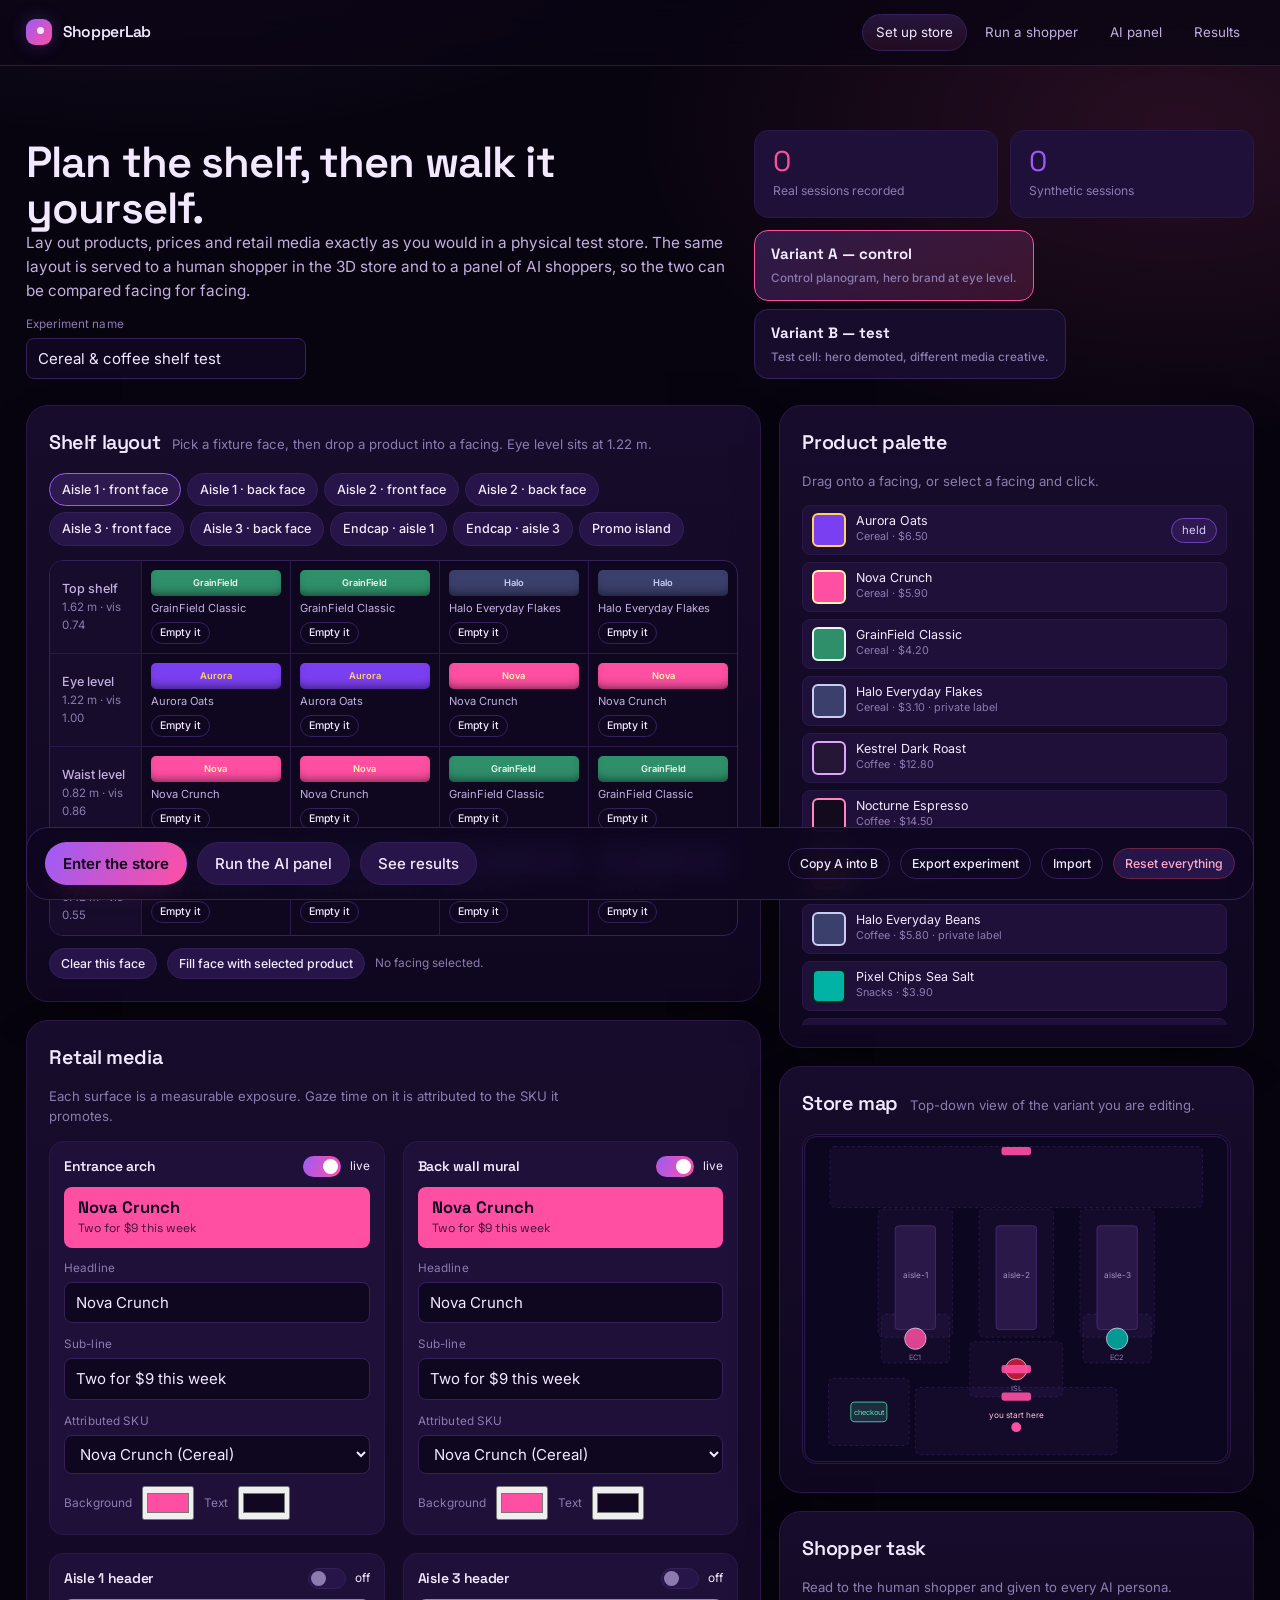
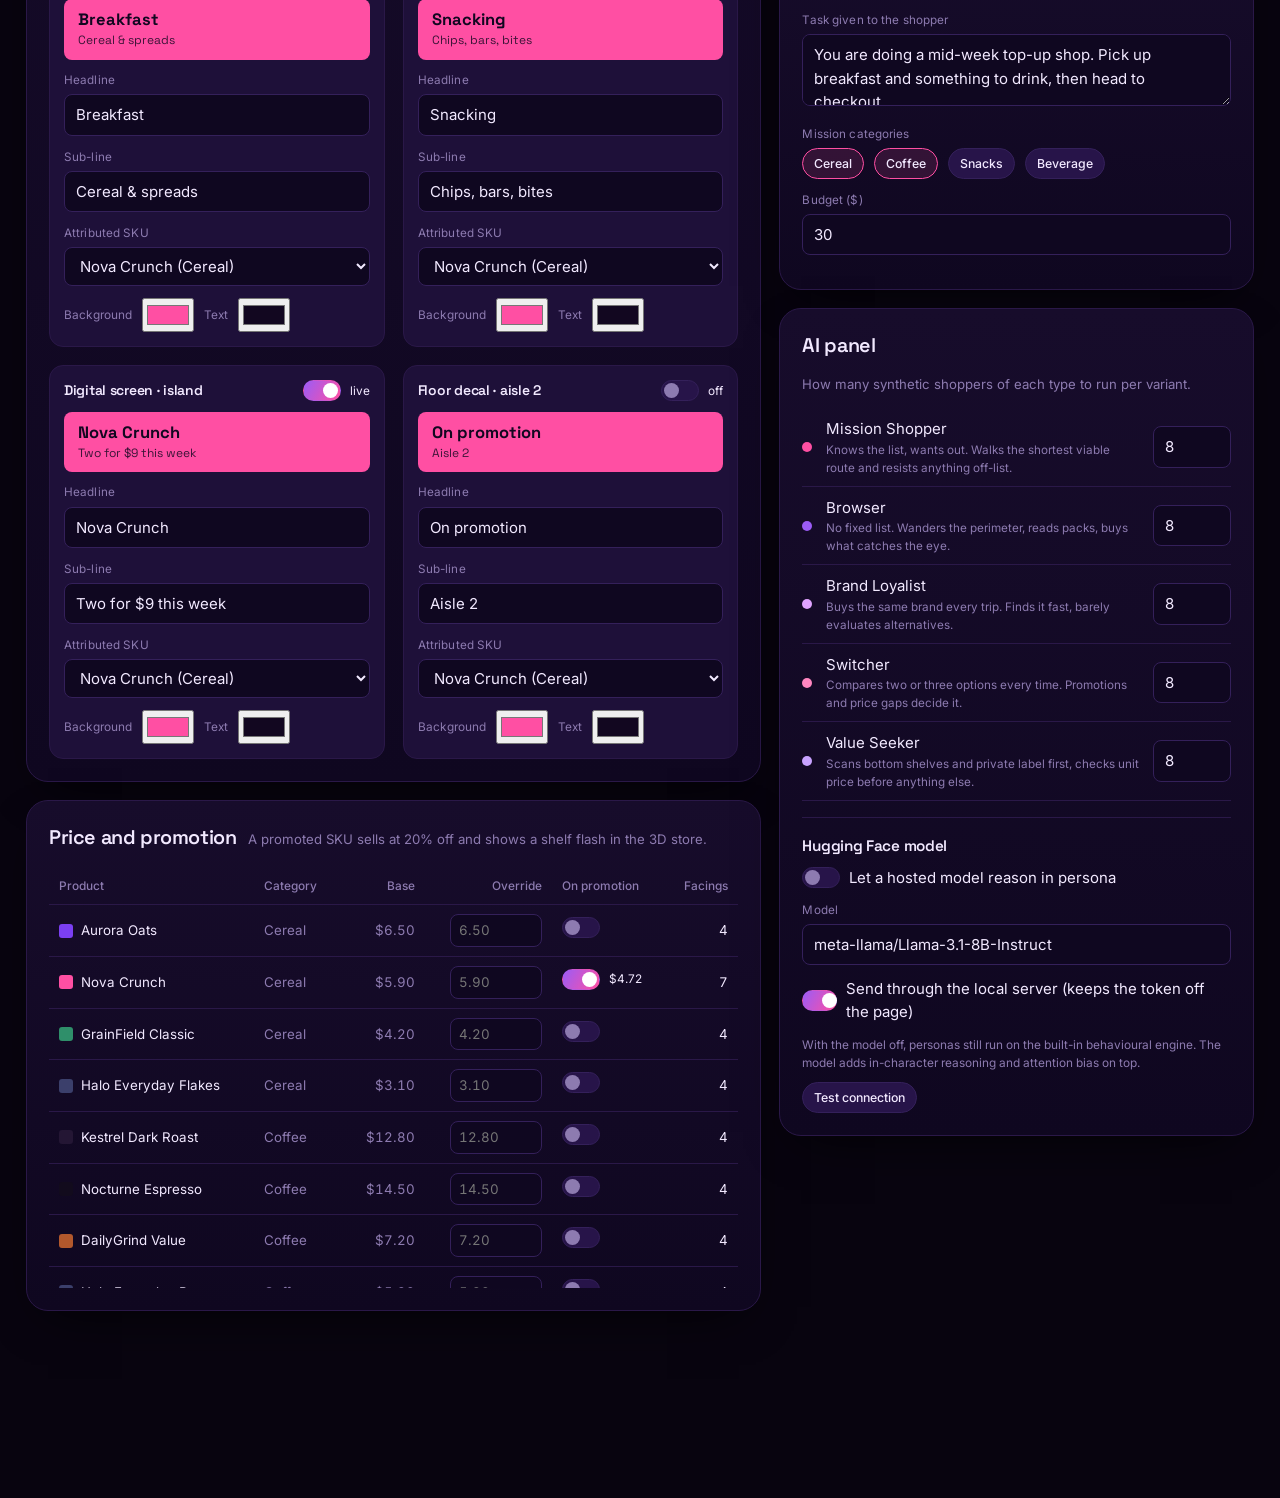
==== index.html @ 396b6319 "commit" ====
<!DOCTYPE html>
<html lang="en">
<head>
<meta charset="utf-8">
<meta name="viewport" content="width=device-width, initial-scale=1">
<title>ShopperLab — set up store</title>
<link rel="preconnect" href="https://fonts.googleapis.com">
<link rel="preconnect" href="https://fonts.gstatic.com" crossorigin>
<link href="https://fonts.googleapis.com/css2?family=Inter:wght@400;500;600&family=Space+Grotesk:wght@500;600;700&display=swap" rel="stylesheet">
<link rel="stylesheet" href="assets/css/theme.css">
<style>
  .hero {
    display: grid;
    grid-template-columns: minmax(0, 1.4fr) minmax(0, 1fr);
    gap: 28px;
    align-items: end;
    padding: 34px 0 26px;
  }
  .hero .lede { color: var(--text-2); font-size: 1.02rem; }
  .variant-switch { display: flex; gap: 8px; flex-wrap: wrap; }
  .variant-switch button {
    border-radius: var(--r-md);
    padding: 11px 16px;
    text-align: left;
    min-width: 168px;
    background: var(--panel);
  }
  .variant-switch button[data-on="1"] {
    border-color: var(--pink);
    background: linear-gradient(140deg, rgba(155,92,246,.24), rgba(255,79,163,.16));
  }
  .variant-switch button b { display: block; font-family: var(--display); }
  .variant-switch button span { font-size: .78rem; color: var(--muted); }

  .bay-tabs { display: flex; gap: 6px; flex-wrap: wrap; margin-bottom: 14px; }
  .bay-tabs button { padding: 6px 12px; font-size: .84rem; }
  .bay-tabs button[data-on="1"] { border-color: var(--violet); background: rgba(155,92,246,.18); }

  .shelf-face { border: 1px solid var(--line); border-radius: var(--r-md); overflow: hidden; background: var(--deep); }
  .shelf-row { display: grid; grid-template-columns: 92px repeat(var(--slots, 4), minmax(0, 1fr)); gap: 0; border-bottom: 1px solid var(--line-soft); }
  .shelf-row:last-child { border-bottom: 0; }
  .shelf-row > .lvl {
    padding: 10px 12px;
    font-size: .77rem;
    color: var(--muted);
    background: var(--panel);
    border-right: 1px solid var(--line-soft);
    display: flex; flex-direction: column; justify-content: center;
  }
  .shelf-row > .lvl b { color: var(--text-2); font-weight: 500; font-size: .84rem; }
  .slot {
    min-height: 74px;
    padding: 9px;
    border-right: 1px solid var(--line-soft);
    cursor: pointer;
    display: flex; flex-direction: column; gap: 6px;
    background: transparent;
    transition: background .14s;
  }
  .slot:last-child { border-right: 0; }
  .slot:hover { background: rgba(155,92,246,.09); }
  .slot[data-sel="1"] { box-shadow: inset 0 0 0 2px var(--pink); }
  .slot.drag-over { background: rgba(255,79,163,.16); }
  .slot .pack {
    height: 26px; border-radius: 5px;
    box-shadow: inset 0 -8px 12px -8px rgba(0,0,0,.7);
    display: flex; align-items: center; justify-content: center;
    font-size: .62rem; color: rgba(255,255,255,.9); font-weight: 600;
  }
  .slot .nm { font-size: .74rem; line-height: 1.25; color: var(--text-2); }
  .slot.empty { color: var(--muted); font-size: .74rem; align-items: center; justify-content: center; }

  .palette { display: flex; flex-direction: column; gap: 7px; max-height: 520px; overflow: auto; padding-right: 4px; }
  .pal-item {
    display: grid; grid-template-columns: 34px minmax(0,1fr) auto;
    gap: 10px; align-items: center;
    padding: 7px 9px;
    border: 1px solid var(--line-soft);
    border-radius: var(--r-sm);
    background: var(--panel-2);
    cursor: grab;
  }
  .pal-item:hover { border-color: var(--violet-dim); }
  .pal-item .sw { width: 34px; height: 34px; border-radius: 6px; }
  .pal-item .nm { font-size: .83rem; line-height: 1.2; }
  .pal-item .meta { font-size: .72rem; color: var(--muted); }

  .banner-card { border: 1px solid var(--line-soft); border-radius: var(--r-md); padding: 14px; background: var(--panel-2); }
  .banner-card header { display: flex; justify-content: space-between; align-items: center; gap: 10px; margin-bottom: 10px; }
  .banner-card h4 { font-size: .93rem; }
  .banner-preview {
    border-radius: 8px; padding: 12px 14px; margin-bottom: 11px;
    font-family: var(--display); line-height: 1.15;
  }
  .banner-preview b { display: block; font-size: 1.1rem; }
  .banner-preview span { font-size: .8rem; opacity: .82; }

  .price-table td input[type="number"] { width: 92px; padding: 5px 8px; }
  .persona-row { display: grid; grid-template-columns: 12px minmax(0,1fr) 78px; gap: 12px; align-items: center; padding: 9px 0; border-bottom: 1px solid var(--line-soft); }
  .persona-row .dot { width: 10px; height: 10px; border-radius: 50%; }
  .persona-row .blurb { font-size: .78rem; color: var(--muted); }

  .map { width: 100%; height: auto; border: 1px solid var(--line-soft); border-radius: var(--r-md); background: var(--deep); }
  .sticky-actions {
    position: sticky; bottom: 0; margin-top: 24px;
    display: flex; gap: 10px; flex-wrap: wrap; align-items: center;
    padding: 14px 18px; border: 1px solid var(--line);
    border-radius: var(--r-lg);
    background: rgba(15, 7, 32, .92); backdrop-filter: blur(12px);
    z-index: 20;
  }
  @media (max-width: 900px) { .hero { grid-template-columns: 1fr; } }
</style>
</head>
<body class="app">

<header class="topbar">
  <a class="brand" href="index.html"><span class="mark"></span> ShopperLab</a>
  <nav class="nav"></nav>
</header>

<main class="wrap wide">

  <section class="hero">
    <div>
      <h1>Plan the shelf, then walk it yourself.</h1>
      <p class="lede">Lay out products, prices and retail media exactly as you would in a physical test store.
        The same layout is served to a human shopper in the 3D store and to a panel of AI shoppers, so the two
        can be compared facing for facing.</p>
      <div class="row">
        <label class="field" style="margin:0;min-width:280px">
          <span>Experiment name</span>
          <input type="text" id="expName">
        </label>
      </div>
    </div>
    <div>
      <div class="grid c2" style="gap:12px">
        <div class="stat accent-real"><div class="k" id="statReal">0</div><div class="l">Real sessions recorded</div></div>
        <div class="stat accent-synth"><div class="k" id="statSynth">0</div><div class="l">Synthetic sessions</div></div>
      </div>
      <div style="margin-top:12px" class="variant-switch" id="variantSwitch"></div>
    </div>
  </section>

  <div class="grid split">
    <div>
      <section class="panel">
        <header>
          <h2>Shelf layout</h2>
          <p>Pick a fixture face, then drop a product into a facing. Eye level sits at 1.22 m.</p>
        </header>
        <div class="bay-tabs" id="bayTabs"></div>
        <div class="shelf-face" id="shelfFace"></div>
        <div class="row" style="margin-top:12px">
          <button class="small" id="clearFace">Clear this face</button>
          <button class="small" id="fillFace">Fill face with selected product</button>
          <span class="tiny muted" id="slotHint">No facing selected.</span>
        </div>
      </section>

      <section class="panel">
        <header>
          <h2>Retail media</h2>
          <p>Each surface is a measurable exposure. Gaze time on it is attributed to the SKU it promotes.</p>
        </header>
        <div class="grid c2" id="bannerGrid"></div>
      </section>

      <section class="panel">
        <header>
          <h2>Price and promotion</h2>
          <p>A promoted SKU sells at 20% off and shows a shelf flash in the 3D store.</p>
        </header>
        <div style="max-height:420px;overflow:auto">
          <table class="price-table">
            <thead><tr><th>Product</th><th>Category</th><th class="num">Base</th><th class="num">Override</th><th>On promotion</th><th class="num">Facings</th></tr></thead>
            <tbody id="priceBody"></tbody>
          </table>
        </div>
      </section>
    </div>

    <div>
      <section class="panel">
        <header><h2>Product palette</h2><p>Drag onto a facing, or select a facing and click.</p></header>
        <div class="palette" id="palette"></div>
      </section>

      <section class="panel">
        <header><h2>Store map</h2><p>Top-down view of the variant you are editing.</p></header>
        <svg class="map" id="storeMap" viewBox="0 0 520 400" role="img" aria-label="Top-down store map"></svg>
      </section>

      <section class="panel">
        <header><h2>Shopper task</h2><p>Read to the human shopper and given to every AI persona.</p></header>
        <label class="field"><span>Task given to the shopper</span><textarea id="taskText"></textarea></label>
        <label class="field"><span>Mission categories</span><div class="row" id="missionCats"></div></label>
        <label class="field"><span>Budget ($)</span><input type="number" id="budget" min="0" step="1"></label>
      </section>

      <section class="panel">
        <header><h2>AI panel</h2><p>How many synthetic shoppers of each type to run per variant.</p></header>
        <div id="personaList"></div>
        <hr class="divider">
        <h3 style="margin-bottom:8px">Hugging Face model</h3>
        <label class="switch" style="margin-bottom:12px"><input type="checkbox" id="hfEnabled"> <span>Let a hosted model reason in persona</span></label>
        <label class="field"><span>Model</span><input type="text" id="hfModel" placeholder="meta-llama/Llama-3.1-8B-Instruct"></label>
        <label class="switch" style="margin-bottom:12px"><input type="checkbox" id="hfProxy"> <span>Send through the local server (keeps the token off the page)</span></label>
        <label class="field" id="tokenField"><span>Access token (browser-side only)</span><input type="password" id="hfToken" placeholder="hf_..."></label>
        <p class="tiny muted">With the model off, personas still run on the built-in behavioural engine. The model adds
          in-character reasoning and attention bias on top.</p>
        <button class="small" id="hfTest">Test connection</button>
        <span class="tiny" id="hfStatus"></span>
      </section>
    </div>
  </div>

  <div class="sticky-actions">
    <a class="btn btn-primary" href="store.html">Enter the store</a>
    <a class="btn" href="simulate.html">Run the AI panel</a>
    <a class="btn" href="results.html">See results</a>
    <span style="flex:1"></span>
    <button class="small ghost" id="dupVariant">Copy A into B</button>
    <button class="small ghost" id="exportBtn">Export experiment</button>
    <button class="small ghost" id="importBtn">Import</button>
    <button class="small danger" id="resetBtn">Reset everything</button>
    <input type="file" id="importFile" accept="application/json" hidden>
  </div>
</main>

<script type="module" src="assets/js/setup/setup.js"></script>
</body>
</html>
---- assets/css/theme.css ----
/* ShopperLab — visual system
   Two colours carry meaning throughout the product:
   pink  = real shoppers (human)
   violet = synthetic shoppers (AI personas)
   Anything that blends the two is an agreement / fidelity signal. */

:root {
  --void: #08040f;
  --deep: #0f0720;
  --panel: #170c2b;
  --panel-2: #1e1039;
  --raise: #271449;
  --line: #34205a;
  --line-soft: #2a1848;

  --violet: #9b5cf6;
  --violet-dim: #6d3fbd;
  --violet-glow: rgba(155, 92, 246, .28);
  --pink: #ff4fa3;
  --pink-dim: #c33a7d;
  --pink-glow: rgba(255, 79, 163, .26);
  --blend: #d055cd;

  --text: #f2e9ff;
  --text-2: #c3b0e0;
  --muted: #8d7bb0;
  --warn: #ffb35c;
  --ok: #56e0b0;

  --r-sm: 8px;
  --r-md: 14px;
  --r-lg: 22px;

  --shadow-lift: 0 18px 48px -22px rgba(0, 0, 0, .95);
  --ring: 0 0 0 1px var(--line);

  --sans: "Inter", ui-sans-serif, system-ui, -apple-system, "Segoe UI", sans-serif;
  --display: "Space Grotesk", var(--sans);
}

* { box-sizing: border-box; }

html, body {
  margin: 0;
  padding: 0;
  background: var(--void);
  color: var(--text);
  font-family: var(--sans);
  font-size: 15px;
  line-height: 1.55;
  -webkit-font-smoothing: antialiased;
}

body.app {
  background:
    radial-gradient(1100px 620px at 12% -8%, rgba(155, 92, 246, .17), transparent 62%),
    radial-gradient(900px 520px at 92% 4%, rgba(255, 79, 163, .13), transparent 60%),
    var(--void);
  min-height: 100vh;
}

h1, h2, h3, h4 { font-family: var(--display); font-weight: 600; letter-spacing: -.02em; margin: 0; }
h1 { font-size: clamp(1.9rem, 3.4vw, 2.9rem); line-height: 1.05; }
h2 { font-size: 1.32rem; }
h3 { font-size: 1.02rem; }
p { margin: 0 0 .8em; max-width: 72ch; }
a { color: var(--pink); text-decoration: none; }
a:hover { text-decoration: underline; }

::selection { background: var(--pink); color: #12051d; }

:focus-visible {
  outline: 2px solid var(--pink);
  outline-offset: 2px;
  border-radius: 4px;
}

/* ---------- shell ---------- */

.topbar {
  display: flex;
  align-items: center;
  gap: 22px;
  padding: 14px 26px;
  border-bottom: 1px solid var(--line-soft);
  background: rgba(10, 5, 20, .72);
  backdrop-filter: blur(14px);
  position: sticky;
  top: 0;
  z-index: 40;
}

.brand {
  display: flex;
  align-items: center;
  gap: 11px;
  font-family: var(--display);
  font-weight: 600;
  font-size: 1.04rem;
  letter-spacing: -.02em;
  color: var(--text);
}
.brand .mark {
  width: 26px; height: 26px;
  border-radius: 9px;
  background: linear-gradient(135deg, var(--violet), var(--pink));
  box-shadow: 0 0 18px var(--violet-glow);
  position: relative;
}
.brand .mark::after {
  content: "";
  position: absolute; inset: 8px 8px auto auto;
  width: 7px; height: 7px; border-radius: 50%;
  background: #fff; opacity: .85;
}

.nav { display: flex; gap: 4px; margin-left: auto; flex-wrap: wrap; }
.nav a {
  color: var(--text-2);
  padding: 7px 13px;
  border-radius: 999px;
  font-size: .89rem;
  border: 1px solid transparent;
}
.nav a:hover { color: var(--text); background: var(--panel); text-decoration: none; }
.nav a[aria-current="page"] {
  color: var(--text);
  border-color: var(--line);
  background: linear-gradient(180deg, rgba(155, 92, 246, .18), rgba(255, 79, 163, .09));
}

.wrap { max-width: 1240px; margin: 0 auto; padding: 30px 26px 90px; }
.wrap.wide { max-width: 1500px; }

/* ---------- panels ---------- */

.panel {
  background: linear-gradient(180deg, var(--panel), var(--deep));
  border: 1px solid var(--line-soft);
  border-radius: var(--r-lg);
  padding: 22px;
  box-shadow: var(--shadow-lift);
}
.panel + .panel { margin-top: 18px; }
.panel > header {
  display: flex;
  align-items: baseline;
  gap: 12px;
  margin-bottom: 14px;
  flex-wrap: wrap;
}
.panel > header p { color: var(--muted); font-size: .88rem; margin: 0; }

.grid { display: grid; gap: 18px; }
.grid.c2 { grid-template-columns: repeat(2, minmax(0, 1fr)); }
.grid.c3 { grid-template-columns: repeat(3, minmax(0, 1fr)); }
.grid.c4 { grid-template-columns: repeat(4, minmax(0, 1fr)); }
.grid.split { grid-template-columns: minmax(0, 1.55fr) minmax(0, 1fr); align-items: start; }

@media (max-width: 1040px) {
  .grid.c3, .grid.c4, .grid.split { grid-template-columns: repeat(2, minmax(0, 1fr)); }
}
@media (max-width: 700px) {
  .grid.c2, .grid.c3, .grid.c4, .grid.split { grid-template-columns: minmax(0, 1fr); }
  .wrap { padding: 20px 16px 70px; }
}

/* ---------- controls ---------- */

button, .btn {
  font: inherit;
  font-weight: 500;
  color: var(--text);
  background: var(--raise);
  border: 1px solid var(--line);
  border-radius: 999px;
  padding: 9px 17px;
  cursor: pointer;
  transition: background .16s ease, border-color .16s ease, transform .1s ease;
}
button:hover, .btn:hover { background: #31195a; border-color: var(--violet-dim); text-decoration: none; }
button:active { transform: translateY(1px); }
button[disabled] { opacity: .45; cursor: not-allowed; }

.btn-primary, button.primary {
  background: linear-gradient(120deg, var(--violet), var(--pink));
  border-color: transparent;
  color: #14061f;
  font-weight: 640;
  box-shadow: 0 12px 30px -14px var(--pink-glow);
}
.btn-primary:hover, button.primary:hover {
  background: linear-gradient(120deg, #a96eff, #ff6bb2);
  border-color: transparent;
}
button.ghost { background: transparent; }
button.small { padding: 5px 11px; font-size: .82rem; }
button.danger { border-color: #6c2242; color: #ffa8c8; }

input[type="text"], input[type="number"], input[type="password"], select, textarea {
  font: inherit;
  color: var(--text);
  background: var(--deep);
  border: 1px solid var(--line);
  border-radius: var(--r-sm);
  padding: 8px 11px;
  width: 100%;
}
input:focus, select:focus, textarea:focus { border-color: var(--violet); outline: none; }
textarea { resize: vertical; min-height: 72px; }

label.field { display: block; margin-bottom: 12px; }
label.field > span {
  display: block;
  font-size: .78rem;
  color: var(--muted);
  margin-bottom: 5px;
  letter-spacing: .01em;
}

input[type="range"] { width: 100%; accent-color: var(--pink); }

.switch { display: inline-flex; align-items: center; gap: 9px; cursor: pointer; user-select: none; }
.switch input { appearance: none; width: 38px; height: 21px; border-radius: 999px; background: var(--raise); border: 1px solid var(--line); position: relative; cursor: pointer; transition: background .18s; margin: 0; }
.switch input::after { content: ""; position: absolute; top: 2px; left: 2px; width: 15px; height: 15px; border-radius: 50%; background: var(--muted); transition: transform .18s, background .18s; }
.switch input:checked { background: linear-gradient(120deg, var(--violet), var(--pink)); border-color: transparent; }
.switch input:checked::after { transform: translateX(17px); background: #fff; }

/* ---------- data bits ---------- */

.chip {
  display: inline-flex;
  align-items: center;
  gap: 6px;
  font-size: .76rem;
  padding: 3px 10px;
  border-radius: 999px;
  border: 1px solid var(--line);
  background: var(--panel-2);
  color: var(--text-2);
}
.chip.real { border-color: var(--pink-dim); color: #ffc0dd; background: rgba(255, 79, 163, .1); }
.chip.synth { border-color: var(--violet-dim); color: #d9c4ff; background: rgba(155, 92, 246, .12); }
.chip.promo { border-color: var(--warn); color: var(--warn); background: rgba(255, 179, 92, .08); }

.stat { padding: 16px 18px; border: 1px solid var(--line-soft); border-radius: var(--r-md); background: var(--panel-2); }
.stat .k { font-family: var(--display); font-size: 1.9rem; line-height: 1; letter-spacing: -.03em; }
.stat .l { color: var(--muted); font-size: .81rem; margin-top: 7px; }
.stat.accent-real .k { color: var(--pink); }
.stat.accent-synth .k { color: var(--violet); }

table { width: 100%; border-collapse: collapse; font-size: .89rem; }
th, td { text-align: left; padding: 9px 10px; border-bottom: 1px solid var(--line-soft); }
th { color: var(--muted); font-weight: 500; font-size: .79rem; }
tbody tr:hover { background: rgba(155, 92, 246, .06); }
td.num, th.num { text-align: right; font-variant-numeric: tabular-nums; }

.bar { height: 7px; border-radius: 999px; background: var(--raise); overflow: hidden; }
.bar > i { display: block; height: 100%; border-radius: 999px; }
.bar.real > i { background: linear-gradient(90deg, var(--pink-dim), var(--pink)); }
.bar.synth > i { background: linear-gradient(90deg, var(--violet-dim), var(--violet)); }

.muted { color: var(--muted); }
.tiny { font-size: .79rem; }
.stack { display: flex; flex-direction: column; gap: 10px; }
.row { display: flex; gap: 10px; align-items: center; flex-wrap: wrap; }
.spread { display: flex; justify-content: space-between; align-items: center; gap: 12px; }
.divider { height: 1px; background: var(--line-soft); margin: 16px 0; border: 0; }

.notice {
  border: 1px solid var(--line);
  border-left: 3px solid var(--pink);
  background: rgba(255, 79, 163, .07);
  padding: 12px 15px;
  border-radius: var(--r-sm);
  font-size: .88rem;
}
.notice.info { border-left-color: var(--violet); background: rgba(155, 92, 246, .08); }

.empty {
  border: 1px dashed var(--line);
  border-radius: var(--r-md);
  padding: 28px;
  text-align: center;
  color: var(--muted);
}

@media (prefers-reduced-motion: reduce) {
  * { animation-duration: .001ms !important; transition-duration: .001ms !important; }
}
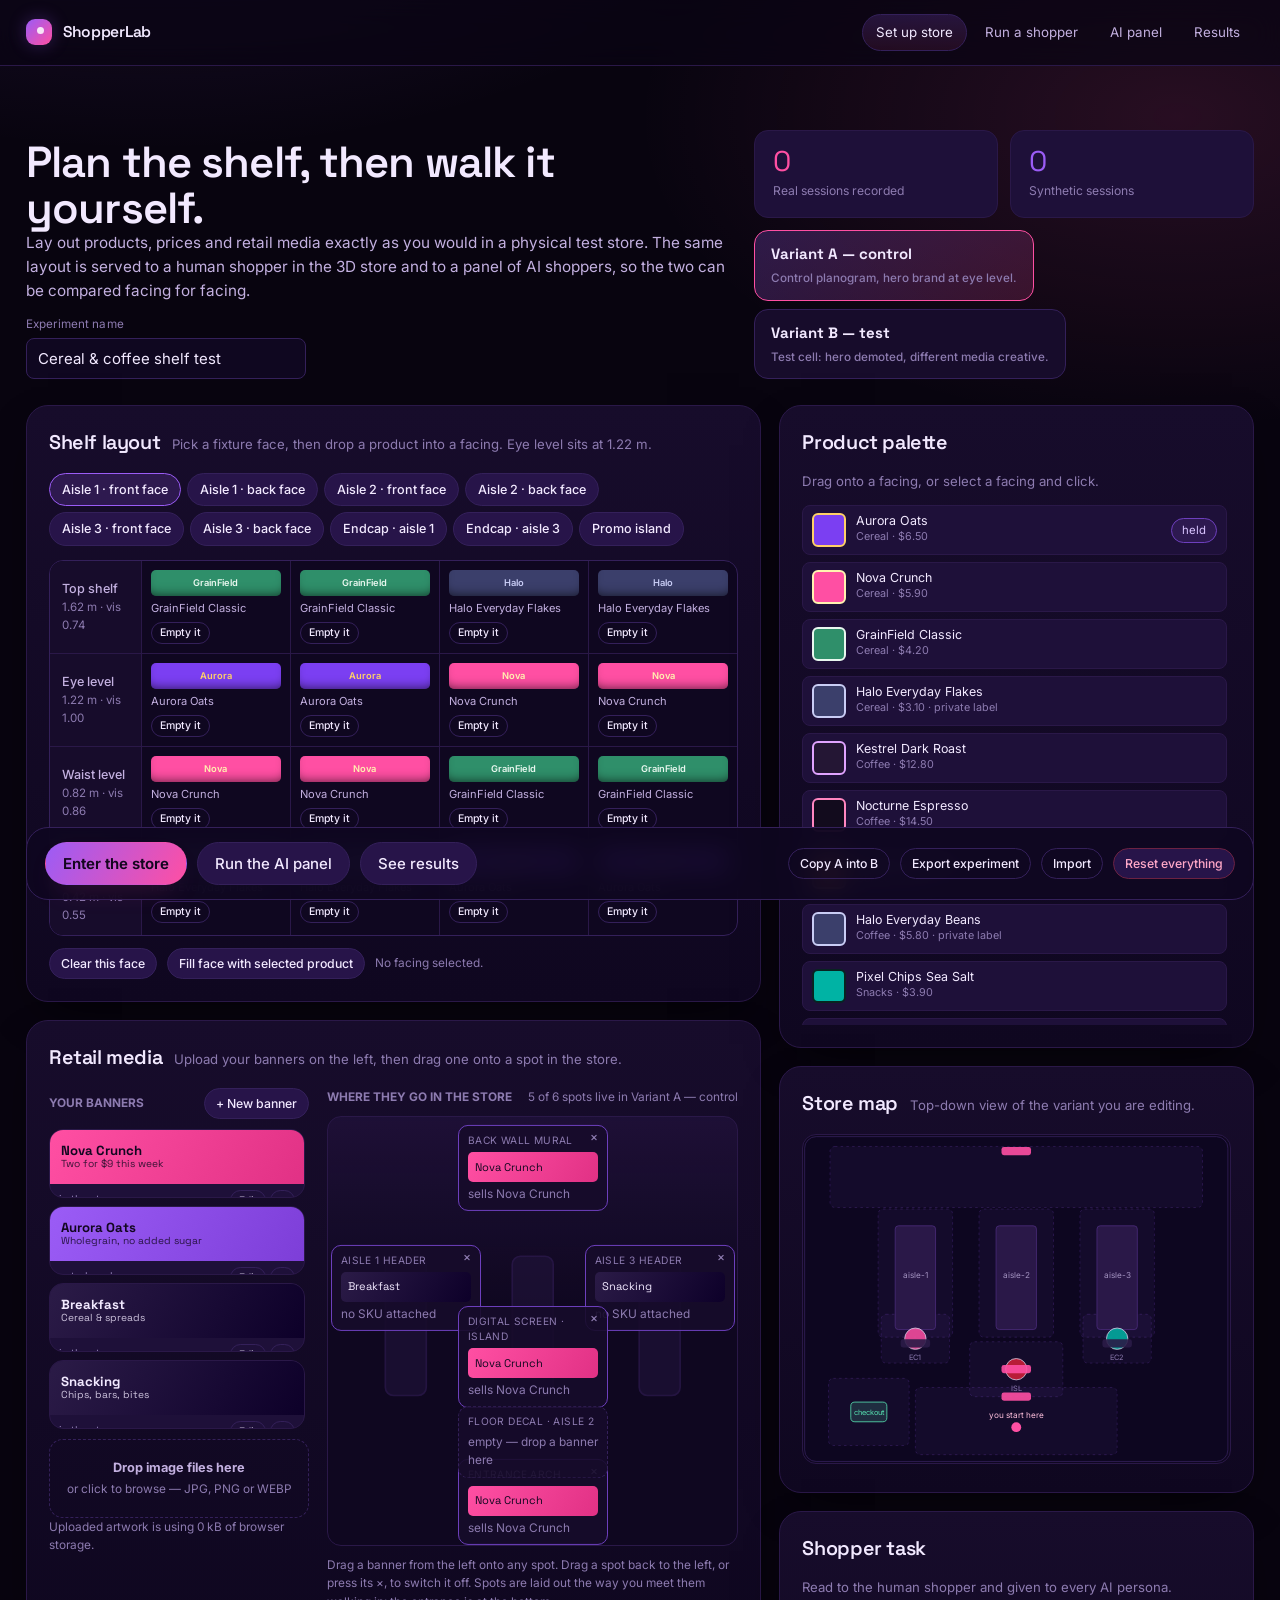
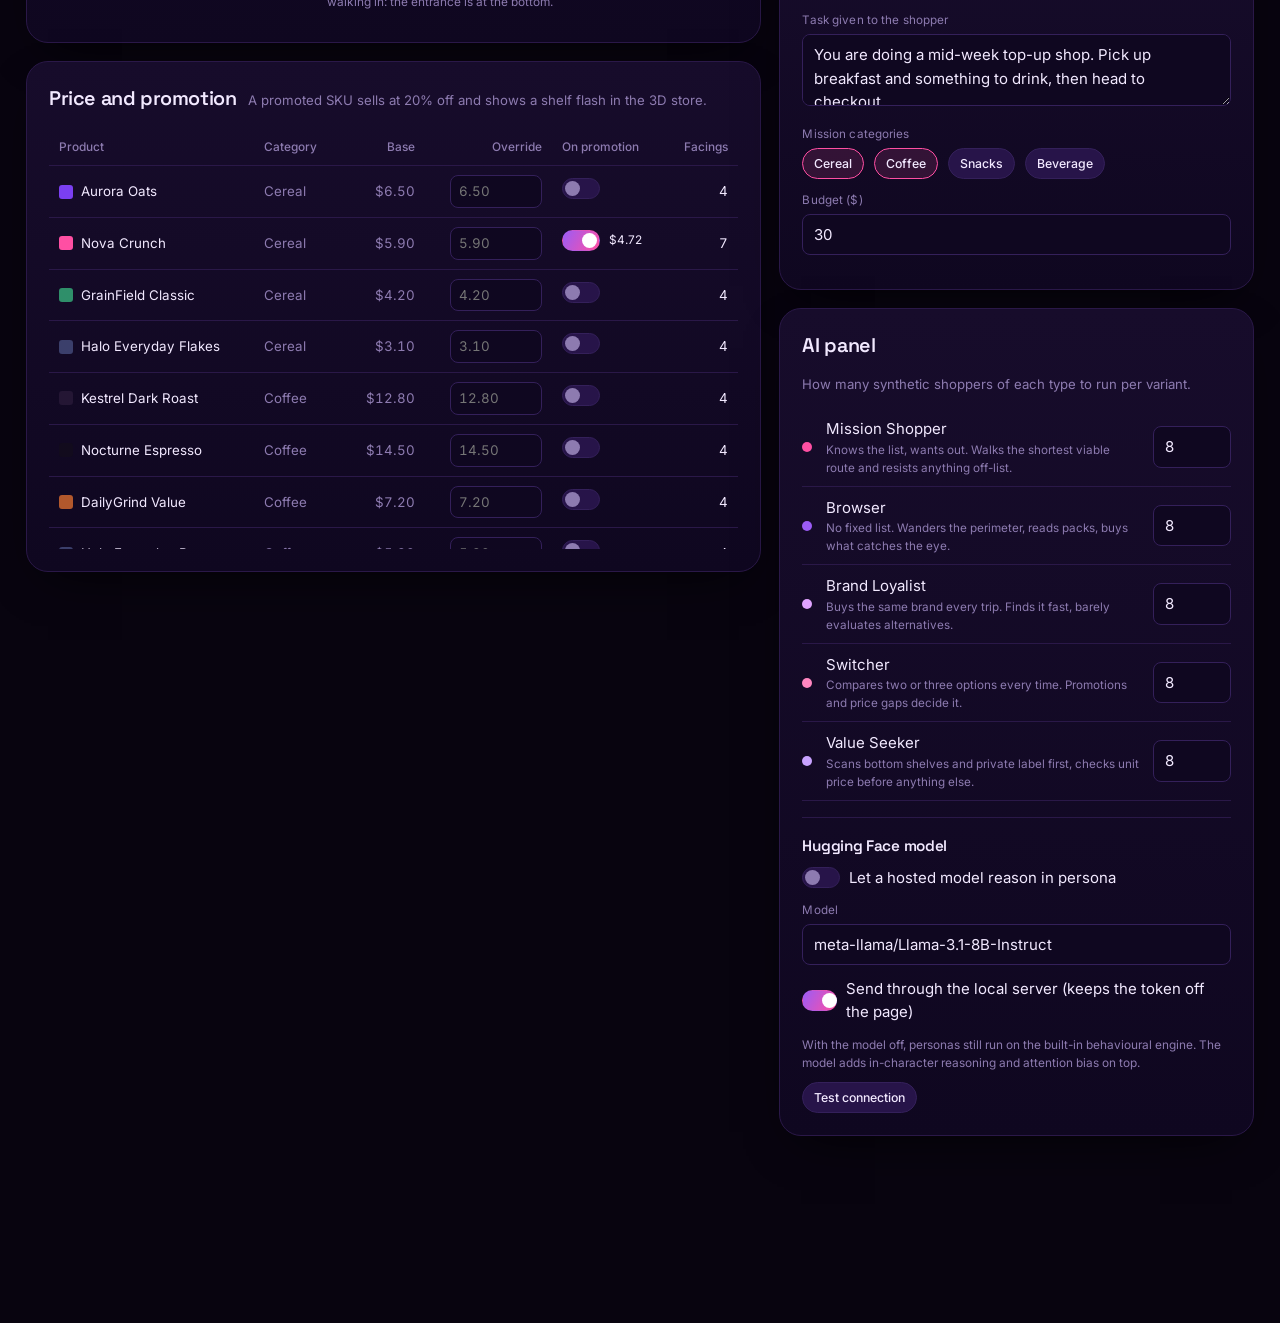
==== commit 3de96c3a: "commit" ====
--- a/index.html
+++ b/index.html
@@ -85,15 +85,58 @@
   .pal-item .nm { font-size: .83rem; line-height: 1.2; }
   .pal-item .meta { font-size: .72rem; color: var(--muted); }
 
-  .banner-card { border: 1px solid var(--line-soft); border-radius: var(--r-md); padding: 14px; background: var(--panel-2); }
-  .banner-card header { display: flex; justify-content: space-between; align-items: center; gap: 10px; margin-bottom: 10px; }
-  .banner-card h4 { font-size: .93rem; }
-  .banner-preview {
-    border-radius: 8px; padding: 12px 14px; margin-bottom: 11px;
-    font-family: var(--display); line-height: 1.15;
-  }
-  .banner-preview b { display: block; font-size: 1.1rem; }
-  .banner-preview span { font-size: .8rem; opacity: .82; }
+  .media-layout { display: grid; grid-template-columns: 260px minmax(0, 1fr); gap: 18px; align-items: start; }
+  @media (max-width: 860px) { .media-layout { grid-template-columns: 1fr; } }
+
+  .creative-list { display: flex; flex-direction: column; gap: 8px; max-height: 300px; overflow: auto; padding-right: 4px; }
+  .creative {
+    border: 1px solid var(--line-soft); border-radius: var(--r-md);
+    background: var(--panel-2); cursor: grab; overflow: hidden;
+  }
+  .creative:hover { border-color: var(--violet); }
+  .creative[data-active="1"] { border-color: var(--pink); }
+  .creative .thumb {
+    height: 54px; background-size: cover; background-position: center;
+    display: flex; flex-direction: column; justify-content: center;
+    padding: 0 11px; font-family: var(--display); line-height: 1.1;
+  }
+  .creative .thumb b { font-size: .88rem; }
+  .creative .thumb span { font-size: .68rem; opacity: .82; }
+  .creative .foot { display: flex; justify-content: space-between; align-items: center; gap: 6px; padding: 6px 9px; font-size: .72rem; color: var(--muted); }
+  .creative .foot button { padding: 2px 8px; font-size: .68rem; }
+
+  .dropzone-upload {
+    display: flex; flex-direction: column; gap: 3px; align-items: center; justify-content: center;
+    margin-top: 10px; padding: 18px 12px; text-align: center; cursor: pointer;
+    border: 1px dashed var(--line); border-radius: var(--r-md); color: var(--text-2);
+  }
+  .dropzone-upload.over { border-color: var(--pink); background: rgba(255,79,163,.1); }
+  .dropzone-upload b { font-size: .85rem; }
+
+  .store-board {
+    position: relative; border: 1px solid var(--line-soft); border-radius: var(--r-md);
+    background:
+      linear-gradient(180deg, rgba(155,92,246,.10), transparent 45%),
+      var(--deep);
+    height: 430px; overflow: hidden;
+  }
+  .store-board .floorplan { position: absolute; inset: 0; opacity: .5; }
+  .spot {
+    position: absolute; transform: translate(-50%, -50%);
+    width: 150px; min-height: 62px;
+    border: 1px dashed var(--line); border-radius: 10px;
+    background: rgba(23,12,43,.9);
+    padding: 7px 9px; font-size: .72rem; color: var(--muted);
+    display: flex; flex-direction: column; gap: 3px; justify-content: center;
+    transition: border-color .15s, background .15s;
+  }
+  .spot .where { font-size: .68rem; letter-spacing: .04em; text-transform: uppercase; color: var(--muted); }
+  .spot.filled { border-style: solid; border-color: var(--violet-dim); cursor: grab; }
+  .spot.over { border-color: var(--pink); background: rgba(255,79,163,.18); }
+  .spot .art { height: 30px; border-radius: 5px; background-size: cover; background-position: center;
+               display: flex; align-items: center; padding: 0 7px; font-family: var(--display); font-size: .74rem; overflow: hidden; }
+  .spot .kill { position: absolute; top: 3px; right: 4px; border: 0; background: transparent; color: var(--muted); padding: 2px 5px; font-size: .8rem; line-height: 1; }
+  .spot .kill:hover { color: var(--pink); background: transparent; }
 
   .price-table td input[type="number"] { width: 92px; padding: 5px 8px; }
   .persona-row { display: grid; grid-template-columns: 12px minmax(0,1fr) 78px; gap: 12px; align-items: center; padding: 9px 0; border-bottom: 1px solid var(--line-soft); }
@@ -162,9 +205,38 @@
       <section class="panel">
         <header>
           <h2>Retail media</h2>
-          <p>Each surface is a measurable exposure. Gaze time on it is attributed to the SKU it promotes.</p>
+          <p>Upload your banners on the left, then drag one onto a spot in the store.</p>
         </header>
-        <div class="grid c2" id="bannerGrid"></div>
+
+        <div class="media-layout">
+          <div>
+            <div class="spread" style="margin-bottom:10px">
+              <b class="tiny muted">YOUR BANNERS</b>
+              <button class="small" id="addCreative">+ New banner</button>
+            </div>
+            <div id="creativeList" class="creative-list"></div>
+            <label class="dropzone-upload" id="uploadZone">
+              <input type="file" id="bannerFile" accept="image/*" multiple hidden>
+              <b>Drop image files here</b>
+              <span class="tiny muted">or click to browse — JPG, PNG or WEBP</span>
+            </label>
+            <p class="tiny muted" id="storageNote"></p>
+          </div>
+
+          <div>
+            <div class="spread" style="margin-bottom:10px">
+              <b class="tiny muted">WHERE THEY GO IN THE STORE</b>
+              <span class="tiny muted" id="mediaCount"></span>
+            </div>
+            <div class="store-board" id="storeBoard"></div>
+            <p class="tiny muted" style="margin-top:10px">
+              Drag a banner from the left onto any spot. Drag a spot back to the left, or press its ×, to switch it off.
+              Spots are laid out the way you meet them walking in: the entrance is at the bottom.
+            </p>
+          </div>
+        </div>
+
+        <div id="creativeEditor" hidden></div>
       </section>
 
       <section class="panel">
